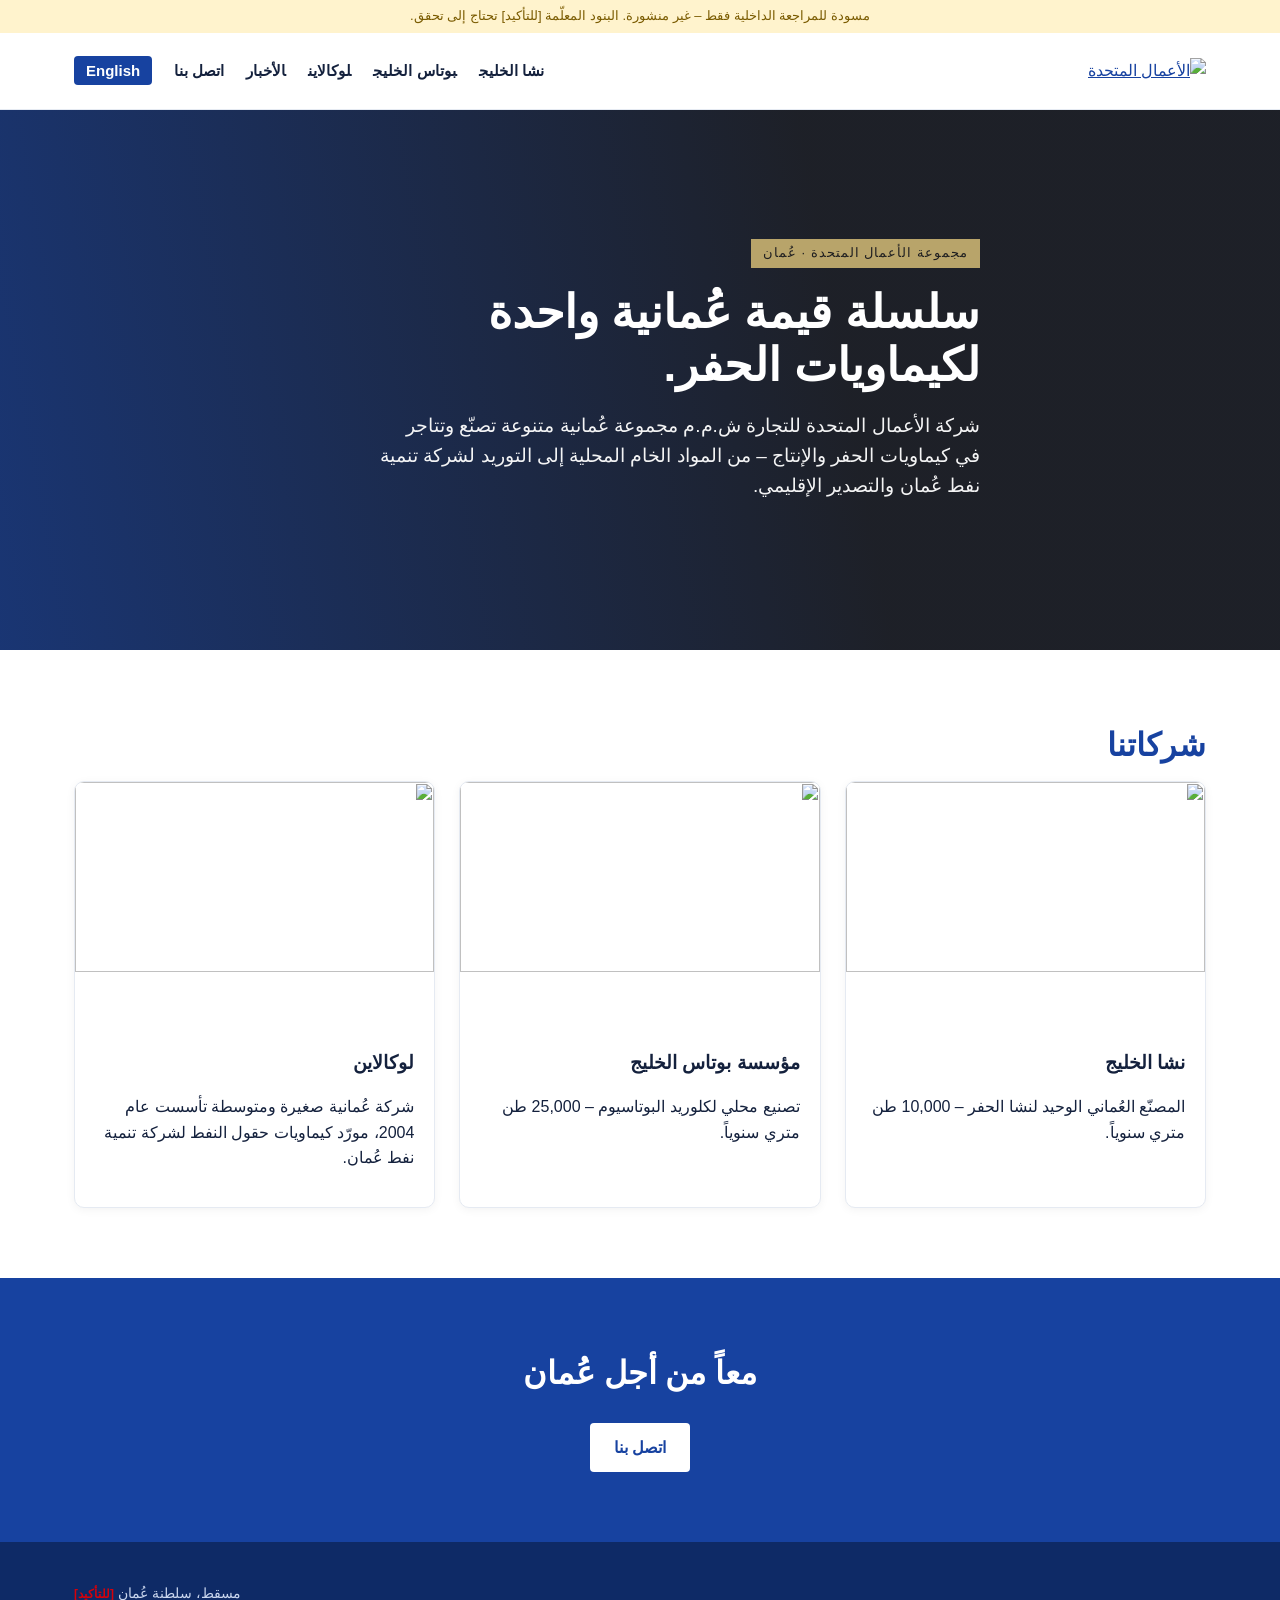
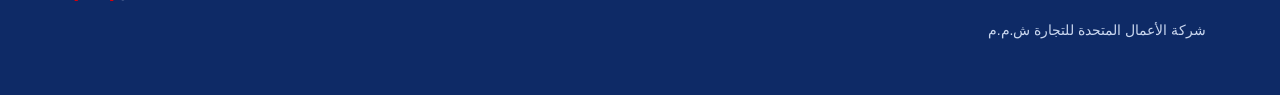
==== ar/index.html @ 59a673d9 "Add files via upload" ====
<!doctype html><html lang="ar" dir="rtl"><head><meta charset="utf-8"><meta name="viewport" content="width=device-width,initial-scale=1"><meta name="robots" content="noindex, nofollow"><title>الأعمال المتحدة</title><link rel="stylesheet" href="../style.css"></head><body>
<div class="draft">مسودة للمراجعة الداخلية فقط – غير منشورة. البنود المعلّمة [للتأكيد] تحتاج إلى تحقق.</div>
<header><div class="wrap"><a href="index.html"><img class="ublogo" src="../img/ub.png" alt="الأعمال المتحدة"></a><nav><a href="../gsp.html">نشا الخليج</a><a href="../gpc.html">بوتاس الخليج</a><a href="../lln.html">لوكالاين</a><a href="../news.html">الأخبار</a><a href="../contact.html">اتصل بنا</a><a class="lang" href="../index.html">English</a></nav></div></header>
<section class="hero ubhero" style="background-image:url(../img/plant.jpg)"><div class="wrap"><span class="tag">مجموعة الأعمال المتحدة · عُمان</span><h1>سلسلة قيمة عُمانية واحدة لكيماويات الحفر.</h1><p>شركة الأعمال المتحدة للتجارة ش.م.م مجموعة عُمانية متنوعة تصنّع وتتاجر في كيماويات الحفر والإنتاج – من المواد الخام المحلية إلى التوريد لشركة تنمية نفط عُمان والتصدير الإقليمي.</p></div></section>
<section><div class="wrap"><h2>شركاتنا</h2><div class="cos">
<a class="co" href="../gsp.html"><img class="ph" src="../img/starch.jpg" alt=""><img class="lg" src="../img/gsp-logo.png" alt=""><div class="b"><h3>نشا الخليج</h3><p>المصنّع العُماني الوحيد لنشا الحفر – 10,000 طن متري سنوياً.</p></div></a>
<a class="co" href="../gpc.html"><img class="ph" src="../img/gpc-plant.jpg" alt=""><img class="lg" src="../img/gpc-logo.png" alt=""><div class="b"><h3>مؤسسة بوتاس الخليج</h3><p>تصنيع محلي لكلوريد البوتاسيوم – 25,000 طن متري سنوياً.</p></div></a>
<a class="co" href="../lln.html"><img class="ph" src="../img/forklift.jpg" alt=""><img class="lg" src="../img/logo.png" alt=""><div class="b"><h3>لوكالاين</h3><p>شركة عُمانية صغيرة ومتوسطة تأسست عام 2004، مورّد كيماويات حقول النفط لشركة تنمية نفط عُمان.</p></div></a></div></div></section>
<section class="band"><div class="wrap"><h2>معاً من أجل عُمان</h2><a class="btn" href="../contact.html">اتصل بنا</a></div></section>
<footer><div class="wrap"><div><img src="../img/ub-white.png" alt=""><p>شركة الأعمال المتحدة للتجارة ش.م.م</p></div><div>مسقط، سلطنة عُمان <span class="tc">[للتأكيد]</span></div></div></footer></body></html>
---- style.css ----
:root{--navy:#1742a0;--sky:#3ea2e0;--red:#d80009;--ink:#14213d;--mute:#5b6478;--bg:#f4f7fb}
*{box-sizing:border-box}body{margin:0;font-family:"Segoe UI",Roboto,Arial,sans-serif;color:var(--ink);line-height:1.6}
[dir=rtl] body,[dir=rtl]{font-family:"Noto Kufi Arabic","Segoe UI",Tahoma,sans-serif}
a{color:var(--navy)}.wrap{max-width:1180px;margin:auto;padding:0 24px}
.draft{background:#fff3cd;color:#7a5b00;text-align:center;font-size:13px;padding:6px}
header{background:#fff;border-bottom:1px solid #e5eaf2;position:sticky;top:0;z-index:9}
header .wrap{display:flex;align-items:center;justify-content:space-between;height:76px}
header img{height:46px}nav a{margin-inline-start:22px;text-decoration:none;color:var(--ink);font-weight:600;font-size:15px}
nav a.on,nav a:hover{color:var(--navy);border-bottom:3px solid var(--red)}nav .lang{background:var(--navy);color:#fff;padding:6px 12px;border-radius:4px;border:0}
.hero{position:relative;color:#fff;min-height:540px;display:flex;align-items:center;background:var(--navy) center/cover}
.hero:before{content:"";position:absolute;inset:0;background:linear-gradient(100deg,rgba(23,66,160,.95) 30%,rgba(23,66,160,.35))}
[dir=rtl] .hero:before{background:linear-gradient(260deg,rgba(23,66,160,.95) 30%,rgba(23,66,160,.35))}
.hero .wrap{position:relative}.hero h1{font-size:46px;line-height:1.15;margin:0 0 16px;max-width:680px}.hero p{font-size:19px;max-width:600px;opacity:.95}
.tag{display:inline-block;background:var(--red);padding:4px 12px;font-size:13px;letter-spacing:1px;text-transform:uppercase;margin-bottom:18px}
.btn{display:inline-block;background:#fff;color:var(--navy);padding:12px 24px;font-weight:700;text-decoration:none;border-radius:4px;margin-top:14px}
.btn.alt{background:transparent;color:#fff;border:2px solid #fff;margin-inline-start:10px}
.page-hero{min-height:280px}.page-hero h1{font-size:40px}
section{padding:70px 0}section.alt{background:var(--bg)}h2{font-size:32px;margin:0 0 10px;color:var(--navy)}
.lead{color:var(--mute);max-width:760px;font-size:17px}.grid{display:grid;gap:24px;grid-template-columns:repeat(auto-fit,minmax(250px,1fr));margin-top:34px}
.card{background:#fff;border:1px solid #e5eaf2;border-top:4px solid var(--sky);padding:26px;border-radius:6px}.card h3{margin:0 0 8px;color:var(--navy)}
.card ul{padding-inline-start:18px;margin:0;color:var(--mute)}.split{display:grid;grid-template-columns:1fr 1fr;gap:48px;align-items:center}
.split img{width:100%;border-radius:6px;box-shadow:0 10px 30px rgba(0,0,0,.12)}
.stats{display:grid;grid-template-columns:repeat(4,1fr);gap:20px;margin-top:30px}.stat{border-inline-start:4px solid var(--red);padding:6px 16px}.stat b{display:block;font-size:30px;color:var(--navy)}
.clients{display:flex;flex-wrap:wrap;gap:12px;margin-top:26px}.clients span{background:#fff;border:1px solid #dbe3ef;padding:10px 16px;border-radius:30px;font-weight:600}
.clients img{height:56px}.tc{color:var(--red);font-weight:700;font-size:.85em}
.gallery{display:grid;grid-template-columns:repeat(3,1fr);gap:12px;margin-top:30px}.gallery img{width:100%;height:220px;object-fit:cover;border-radius:4px}
.band{background:var(--navy);color:#fff;text-align:center}.band h2{color:#fff}
footer{background:#0e2a66;color:#c9d6ee;padding:40px 0;font-size:14px}footer .wrap{display:flex;justify-content:space-between;gap:30px;flex-wrap:wrap}footer img{height:40px}
table{border-collapse:collapse;width:100%;margin-top:20px}td,th{border:1px solid #dbe3ef;padding:10px;text-align:start}th{background:var(--bg)}
@media(max-width:820px){nav a:not(.lang){display:none}.hero h1{font-size:32px}.split,.stats{grid-template-columns:1fr 1fr}.split{grid-template-columns:1fr}.gallery{grid-template-columns:1fr 1fr}}
/* UB group overrides */
:root{--ub:#2a2a2c;--gold:#b8a46a}
.ubhero:before{background:linear-gradient(100deg,rgba(30,30,32,.94) 35%,rgba(30,30,32,.35))!important}
[dir=rtl] .ubhero:before{background:linear-gradient(260deg,rgba(30,30,32,.94) 35%,rgba(30,30,32,.35))!important}
.ubhero .tag{background:var(--gold);color:#1e1e20}
.co{display:flex;flex-direction:column;background:#fff;border:1px solid #e5eaf2;border-radius:10px;overflow:hidden;text-decoration:none;color:inherit;box-shadow:0 2px 10px rgba(0,0,0,.05)}
.co img.ph{width:100%;height:190px;object-fit:cover}.co .lg{height:44px;margin:18px 20px 0;align-self:flex-start;object-fit:contain}
.co .b{padding:6px 20px 20px}.co h3{margin:8px 0 4px}.co .more{font-weight:700;color:var(--ub);border-bottom:3px solid var(--gold)}
.cos{display:grid;grid-template-columns:repeat(3,1fr);gap:24px}
.tc-flag{background:#fff3cd;color:#7a5b00;padding:0 4px;border-radius:3px;font-size:.85em}
.news{border-inline-start:4px solid var(--gold);padding:4px 18px;margin:0 0 28px}.news .meta{color:var(--mute);font-size:14px}
.chain{display:flex;flex-wrap:wrap;gap:8px;align-items:center}.chain span{background:var(--ub);color:#fff;padding:8px 14px;border-radius:20px;font-weight:600}.chain b{color:var(--gold)}
header img.ublogo{height:50px}
@media(max-width:820px){.cos{grid-template-columns:1fr}}
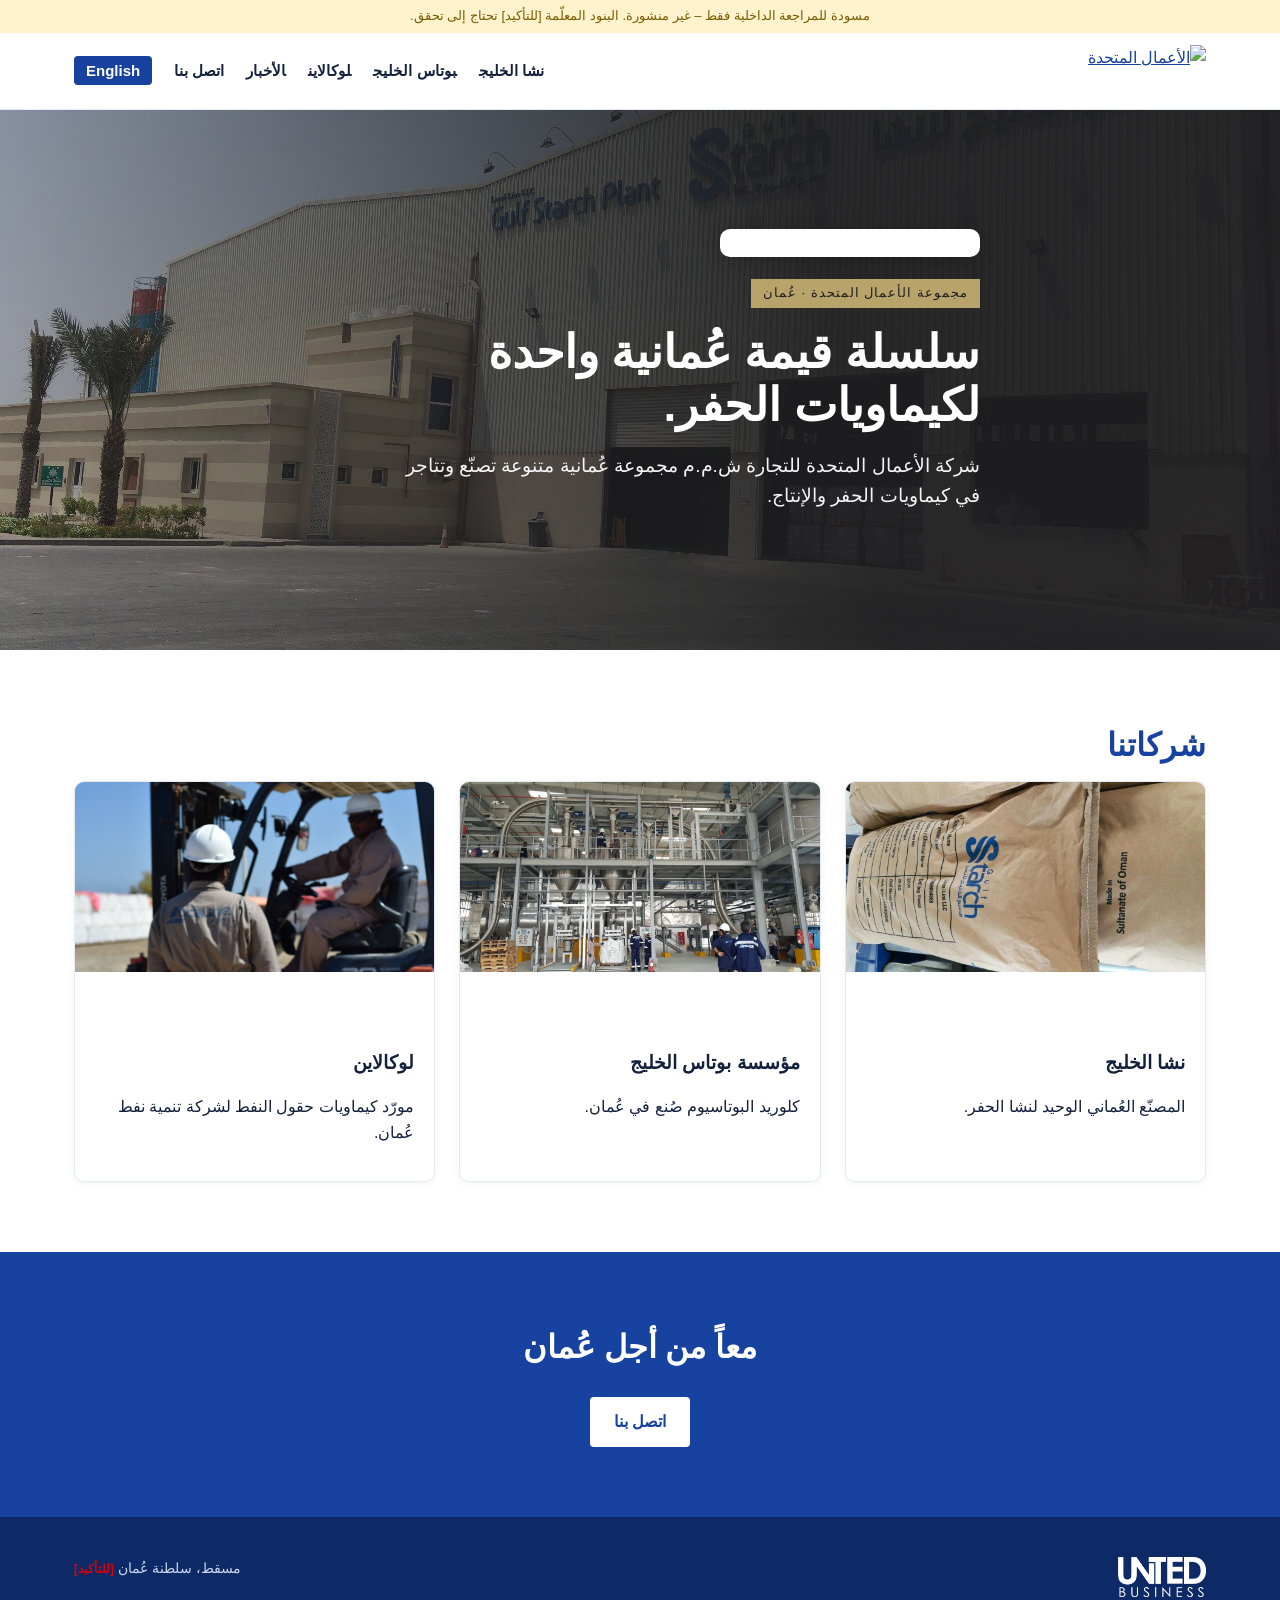
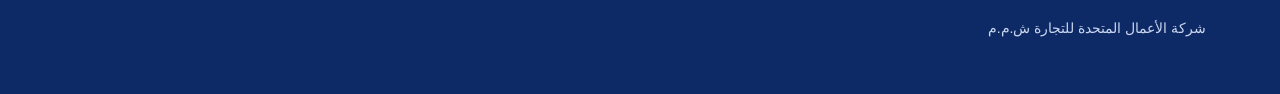
==== commit 880bd673: "Add files via upload" ====
--- a/ar/index.html
+++ b/ar/index.html
@@ -1,10 +1,10 @@
 <!doctype html><html lang="ar" dir="rtl"><head><meta charset="utf-8"><meta name="viewport" content="width=device-width,initial-scale=1"><meta name="robots" content="noindex, nofollow"><title>الأعمال المتحدة</title><link rel="stylesheet" href="../style.css"></head><body>
 <div class="draft">مسودة للمراجعة الداخلية فقط – غير منشورة. البنود المعلّمة [للتأكيد] تحتاج إلى تحقق.</div>
-<header><div class="wrap"><a href="index.html"><img class="ublogo" src="../img/ub.png" alt="الأعمال المتحدة"></a><nav><a href="../gsp.html">نشا الخليج</a><a href="../gpc.html">بوتاس الخليج</a><a href="../lln.html">لوكالاين</a><a href="../news.html">الأخبار</a><a href="../contact.html">اتصل بنا</a><a class="lang" href="../index.html">English</a></nav></div></header>
-<section class="hero ubhero" style="background-image:url(../img/plant.jpg)"><div class="wrap"><span class="tag">مجموعة الأعمال المتحدة · عُمان</span><h1>سلسلة قيمة عُمانية واحدة لكيماويات الحفر.</h1><p>شركة الأعمال المتحدة للتجارة ش.م.م مجموعة عُمانية متنوعة تصنّع وتتاجر في كيماويات الحفر والإنتاج – من المواد الخام المحلية إلى التوريد لشركة تنمية نفط عُمان والتصدير الإقليمي.</p></div></section>
+<header><div class="wrap"><a href="index.html"><img class="ublogo" src="../img/logo-ubt.png" alt="الأعمال المتحدة"></a><nav><a href="../gsp.html">نشا الخليج</a><a href="../gpc.html">بوتاس الخليج</a><a href="../lln.html">لوكالاين</a><a href="../news.html">الأخبار</a><a href="../contact.html">اتصل بنا</a><a class="lang" href="../index.html">English</a></nav></div></header>
+<section class="hero ubhero" style="background-image:url(../img/plant.jpg)"><div class="wrap"><img class="herologo" src="../img/logo-ubt.png" alt=""><span class="tag">مجموعة الأعمال المتحدة · عُمان</span><h1>سلسلة قيمة عُمانية واحدة لكيماويات الحفر.</h1><p>شركة الأعمال المتحدة للتجارة ش.م.م مجموعة عُمانية متنوعة تصنّع وتتاجر في كيماويات الحفر والإنتاج.</p></div></section>
 <section><div class="wrap"><h2>شركاتنا</h2><div class="cos">
-<a class="co" href="../gsp.html"><img class="ph" src="../img/starch.jpg" alt=""><img class="lg" src="../img/gsp-logo.png" alt=""><div class="b"><h3>نشا الخليج</h3><p>المصنّع العُماني الوحيد لنشا الحفر – 10,000 طن متري سنوياً.</p></div></a>
-<a class="co" href="../gpc.html"><img class="ph" src="../img/gpc-plant.jpg" alt=""><img class="lg" src="../img/gpc-logo.png" alt=""><div class="b"><h3>مؤسسة بوتاس الخليج</h3><p>تصنيع محلي لكلوريد البوتاسيوم – 25,000 طن متري سنوياً.</p></div></a>
-<a class="co" href="../lln.html"><img class="ph" src="../img/forklift.jpg" alt=""><img class="lg" src="../img/logo.png" alt=""><div class="b"><h3>لوكالاين</h3><p>شركة عُمانية صغيرة ومتوسطة تأسست عام 2004، مورّد كيماويات حقول النفط لشركة تنمية نفط عُمان.</p></div></a></div></div></section>
+<a class="co" href="../gsp.html"><img class="ph" src="../img/starch.jpg" alt=""><img class="lg" src="../img/logo-gsp.png" alt=""><div class="b"><h3>نشا الخليج</h3><p>المصنّع العُماني الوحيد لنشا الحفر.</p></div></a>
+<a class="co" href="../gpc.html"><img class="ph" src="../img/gpc-plant.jpg" alt=""><img class="lg" src="../img/logo-gpc.png" alt=""><div class="b"><h3>مؤسسة بوتاس الخليج</h3><p>كلوريد البوتاسيوم صُنع في عُمان.</p></div></a>
+<a class="co" href="../lln.html"><img class="ph" src="../img/forklift.jpg" alt=""><img class="lg" src="../img/logo-lln.png" alt=""><div class="b"><h3>لوكالاين</h3><p>مورّد كيماويات حقول النفط لشركة تنمية نفط عُمان.</p></div></a></div></div></section>
 <section class="band"><div class="wrap"><h2>معاً من أجل عُمان</h2><a class="btn" href="../contact.html">اتصل بنا</a></div></section>
 <footer><div class="wrap"><div><img src="../img/ub-white.png" alt=""><p>شركة الأعمال المتحدة للتجارة ش.م.م</p></div><div>مسقط، سلطنة عُمان <span class="tc">[للتأكيد]</span></div></div></footer></body></html>
--- a/style.css
+++ b/style.css
@@ -42,3 +42,14 @@
 .chain{display:flex;flex-wrap:wrap;gap:8px;align-items:center}.chain span{background:var(--ub);color:#fff;padding:8px 14px;border-radius:20px;font-weight:600}.chain b{color:var(--gold)}
 header img.ublogo{height:50px}
 @media(max-width:820px){.cos{grid-template-columns:1fr}}
+
+.hero .herologo{display:block;width:260px;max-width:70%;height:auto;background:#fff;padding:14px 20px;border-radius:10px;margin:0 0 22px;box-shadow:0 4px 18px rgba(0,0,0,.18)}
+.co .lg{width:auto;max-width:200px}
+@media(max-width:820px){.hero .herologo{width:190px}header img.ublogo{height:42px}}
+
+header .brand{display:flex;align-items:center;gap:14px}
+header img.ublogo{height:52px;width:auto;display:block}
+header .grp{display:flex;align-items:center;gap:6px;padding-left:14px;border-left:1px solid #dde3ee;text-decoration:none;color:#555;font-size:12px;font-weight:600}
+header .grp img{height:28px;width:auto}
+[dir=rtl] header .grp{padding-left:0;padding-right:14px;border-left:0;border-right:1px solid #dde3ee}
+@media(max-width:820px){header img.ublogo{height:44px}header .grp img{height:24px}header .grp span{display:none}}
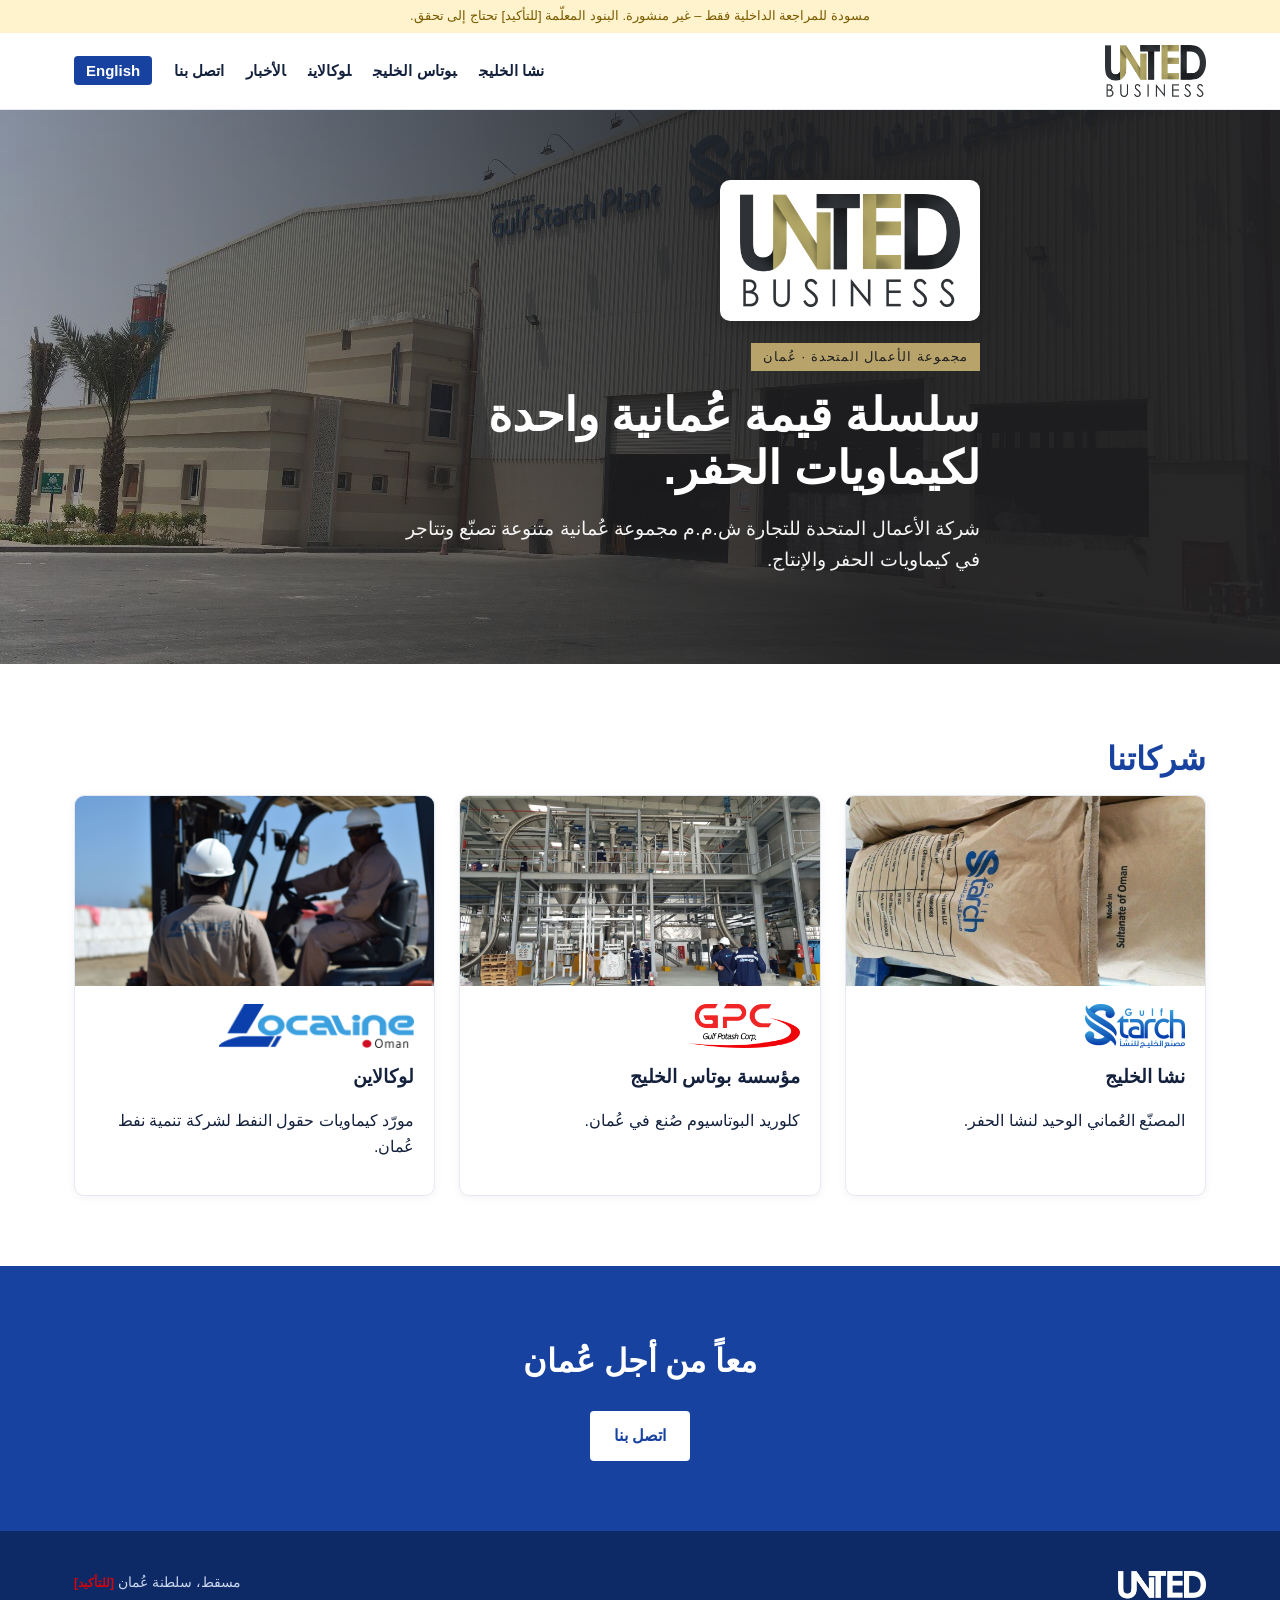
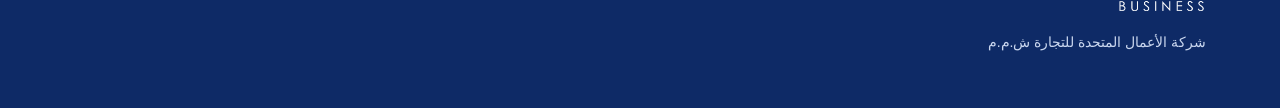
==== commit 47f6f96d: "Link style.css?v=3 in Arabic page" ====
--- a/ar/index.html
+++ b/ar/index.html
@@ -1,4 +1,4 @@
-<!doctype html><html lang="ar" dir="rtl"><head><meta charset="utf-8"><meta name="viewport" content="width=device-width,initial-scale=1"><meta name="robots" content="noindex, nofollow"><title>الأعمال المتحدة</title><link rel="stylesheet" href="../style.css"></head><body>
+<!doctype html><html lang="ar" dir="rtl"><head><meta charset="utf-8"><meta name="viewport" content="width=device-width,initial-scale=1"><meta name="robots" content="noindex, nofollow"><title>الأعمال المتحدة</title><link rel="stylesheet" href="../style.css?v=3"></head><body>
 <div class="draft">مسودة للمراجعة الداخلية فقط – غير منشورة. البنود المعلّمة [للتأكيد] تحتاج إلى تحقق.</div>
 <header><div class="wrap"><a href="index.html"><img class="ublogo" src="../img/logo-ubt.png" alt="الأعمال المتحدة"></a><nav><a href="../gsp.html">نشا الخليج</a><a href="../gpc.html">بوتاس الخليج</a><a href="../lln.html">لوكالاين</a><a href="../news.html">الأخبار</a><a href="../contact.html">اتصل بنا</a><a class="lang" href="../index.html">English</a></nav></div></header>
 <section class="hero ubhero" style="background-image:url(../img/plant.jpg)"><div class="wrap"><img class="herologo" src="../img/logo-ubt.png" alt=""><span class="tag">مجموعة الأعمال المتحدة · عُمان</span><h1>سلسلة قيمة عُمانية واحدة لكيماويات الحفر.</h1><p>شركة الأعمال المتحدة للتجارة ش.م.م مجموعة عُمانية متنوعة تصنّع وتتاجر في كيماويات الحفر والإنتاج.</p></div></section>
--- a/style.css
+++ b/style.css
@@ -53,3 +53,15 @@
 header .grp img{height:28px;width:auto}
 [dir=rtl] header .grp{padding-left:0;padding-right:14px;border-left:0;border-right:1px solid #dde3ee}
 @media(max-width:820px){header img.ublogo{height:44px}header .grp img{height:24px}header .grp span{display:none}}
+/* header brand – fixed sizing */
+header .brand{display:flex;align-items:center;gap:18px;flex:0 0 auto;min-width:0;overflow:hidden}
+header .brand a{display:flex;align-items:center;text-decoration:none;border:0;line-height:1}
+header .brand img.ublogo{height:48px;width:auto;max-width:none;flex:0 0 auto;object-fit:contain}
+header .brand img.colog{height:44px}
+header .brand .grp{gap:8px;padding:0 0 0 18px;margin:0;border:0;border-left:1px solid #cfd6e3;height:36px;color:var(--mute);font-size:12px;font-weight:600;text-decoration:none;white-space:nowrap}
+header .brand .grp img{height:28px;width:auto}
+header .brand .grp span{text-decoration:none;line-height:28px}
+[dir=rtl] header .brand .grp{padding:0 18px 0 0;border-left:0;border-right:1px solid #cfd6e3}
+header nav{flex:0 1 auto;white-space:nowrap;margin-inline-start:24px}
+@media(max-width:1100px){nav a{margin-inline-start:16px;font-size:14px}}
+@media(max-width:820px){header .brand{gap:16px}header .brand img.ublogo{height:40px}header .brand img.colog{height:36px}header .brand .grp{padding-left:16px;height:30px}header .brand .grp img{height:24px}header .brand .grp span{display:none}}
